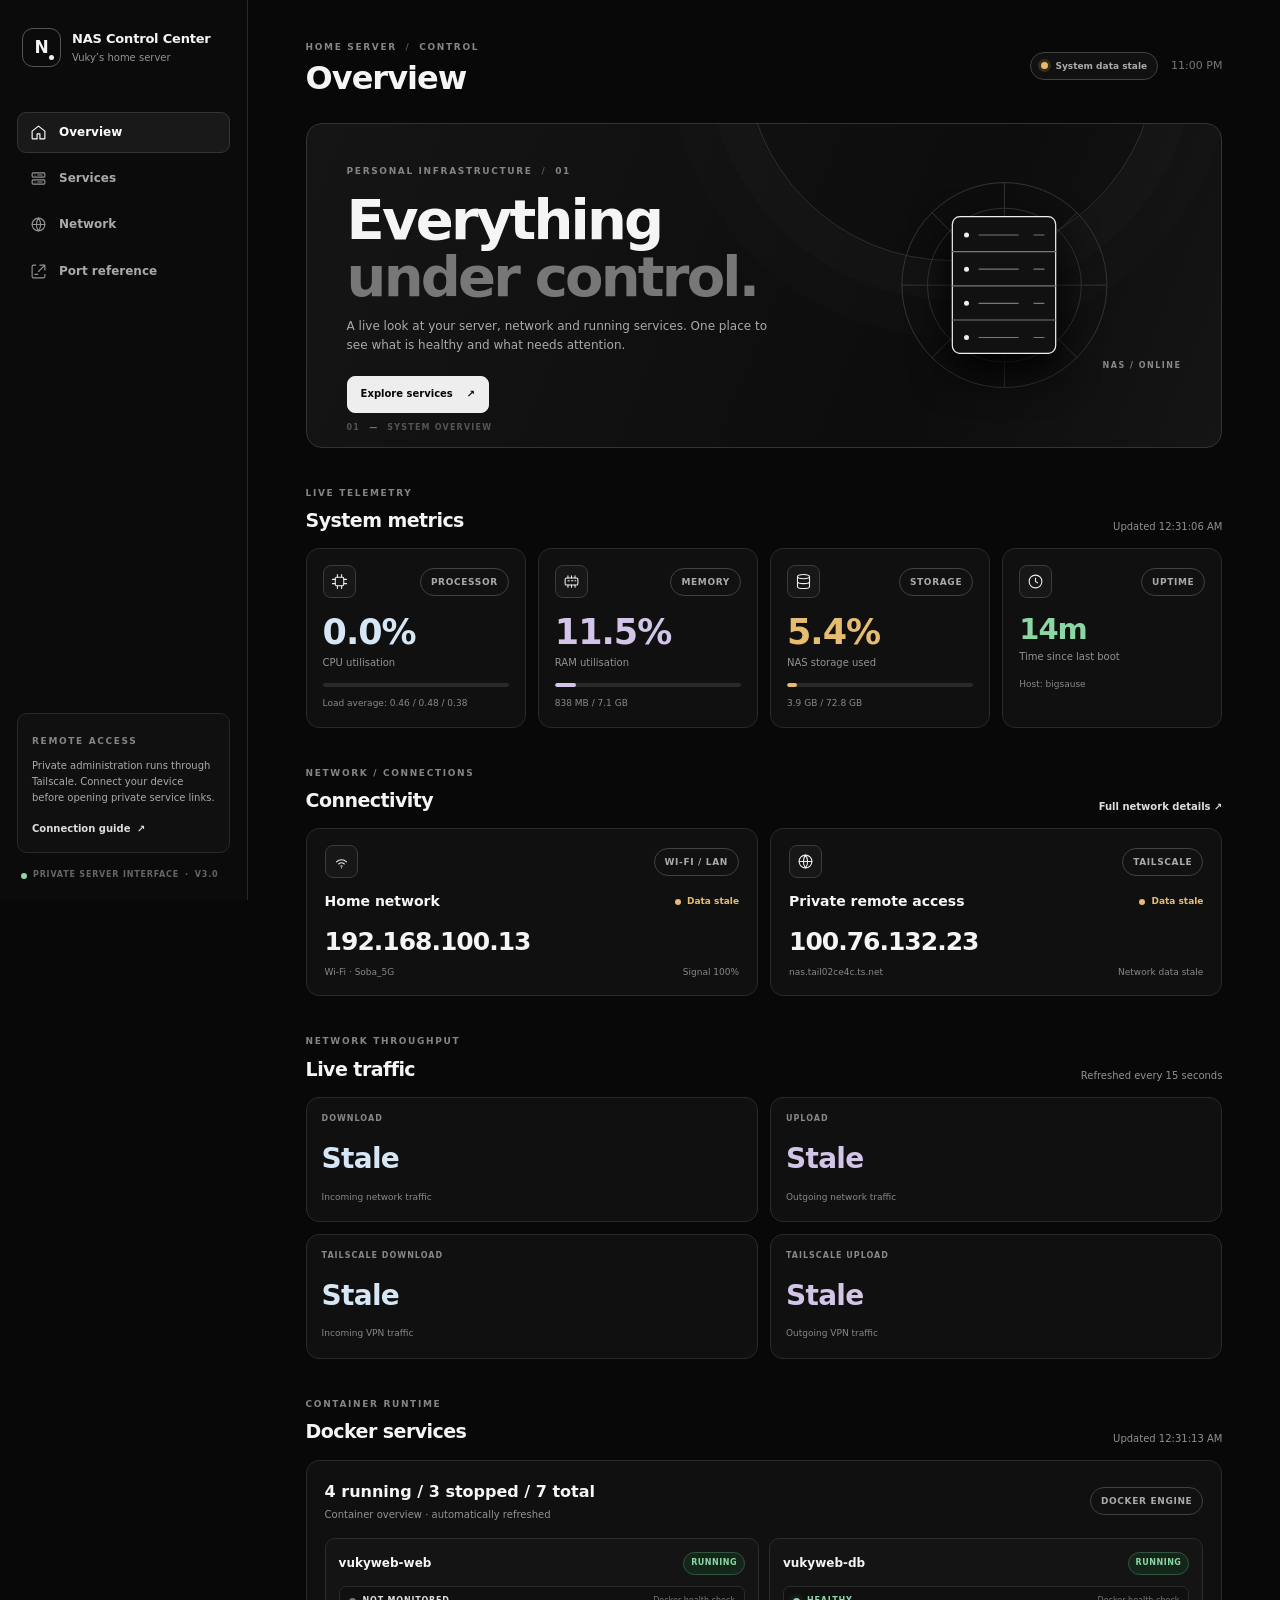
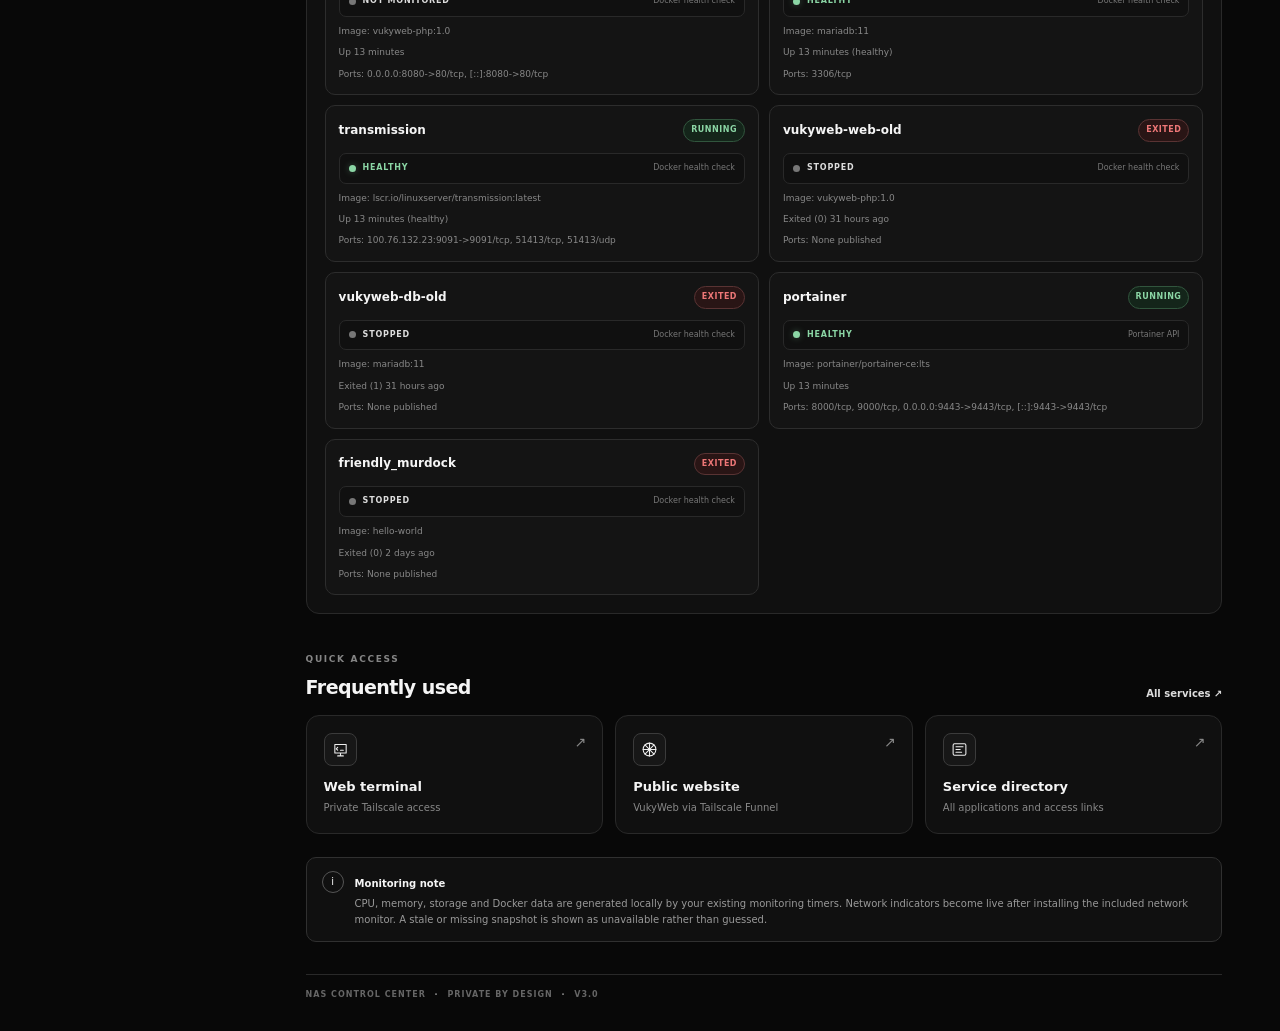
==== nas/index.html @ 9d8b4219 "Add files via upload" ====
<!doctype html>
<html lang="en">
<head>
  <meta charset="utf-8">
  <meta name="viewport" content="width=device-width,initial-scale=1">
  <meta name="theme-color" content="#080808">
  <meta name="description" content="Private home server overview, system telemetry and service access.">
  <title>Overview · NAS Control Center</title>
  <link rel="stylesheet" href="css/style.css">
  <script defer src="js/app.js"></script>
</head>
<body>
<div class="shell">
  <aside class="sidebar">
    <a class="brand" href="index.html"><span class="brand-mark">N<span></span></span><span>NAS Control Center<small>Vuky’s home server</small></span></a>
    <nav class="nav" aria-label="Main navigation">
      <a class="active" href="index.html" aria-current="page"><svg viewBox="0 0 24 24" aria-hidden="true"><path d="m3 10 9-7 9 7v10a1 1 0 0 1-1 1h-6v-7h-4v7H4a1 1 0 0 1-1-1z"/></svg>Overview</a>
      <a href="services.html"><svg viewBox="0 0 24 24" aria-hidden="true"><rect x="3" y="4" width="18" height="6" rx="1.5"/><rect x="3" y="14" width="18" height="6" rx="1.5"/><path d="M7 7h.01M7 17h.01M11 7h6M11 17h6"/></svg>Services</a>
      <a href="network.html"><svg viewBox="0 0 24 24" aria-hidden="true"><circle cx="12" cy="12" r="9"/><path d="M3 12h18M12 3a15 15 0 0 1 0 18M12 3a15 15 0 0 0 0 18"/></svg>Network</a>
      <a href="ports.html"><svg viewBox="0 0 24 24" aria-hidden="true"><path d="M8 3H5a2 2 0 0 0-2 2v14a2 2 0 0 0 2 2h14a2 2 0 0 0 2-2v-3M14 3h7v7M21 3l-9 9"/><path d="M7 16h4"/></svg>Port reference</a>
    </nav>
    <div class="sidebar-note"><span class="eyebrow">REMOTE ACCESS</span><p>Private administration runs through Tailscale. Connect your device before opening private service links.</p><a class="subtle-link" href="network.html">Connection guide <span>↗</span></a></div>
    <div class="sidebar-footer"><span class="live-dot"></span> PRIVATE SERVER INTERFACE <span>·</span> V3.0</div>
  </aside>

  <main class="main">
    <header class="topbar">
      <div><span class="eyebrow">HOME SERVER <span class="slash">/</span> CONTROL</span><h1>Overview</h1></div>
      <div class="topbar-right"><span class="status-pill" id="system-status"><i></i><span>Checking system</span></span><span class="clock" id="local-clock">--:--</span></div>
    </header>

    <section class="hero">
      <div class="hero-copy"><span class="eyebrow">PERSONAL INFRASTRUCTURE <span class="slash">/</span> 01</span><h2>Everything<br><span>under control.</span></h2><p>A live look at your server, network and running services. One place to see what is healthy and what needs attention.</p><a class="button button-primary" href="services.html">Explore services <span>↗</span></a></div>
      <div class="hero-graphic" aria-hidden="true">
        <svg class="hero-orbit" viewBox="0 0 360 260"><circle cx="180" cy="130" r="104"/><circle cx="180" cy="130" r="78"/><path d="M180 26v208M76 130h208M106 56l148 148M254 56 106 204"/></svg>
        <svg class="hero-server" viewBox="0 0 180 190"><rect x="28" y="13" width="124" height="164" rx="9"/><path d="M28 55h124M28 96h124M28 137h124"/><circle cx="45" cy="35" r="3"/><circle cx="45" cy="76" r="3"/><circle cx="45" cy="117" r="3"/><circle cx="45" cy="158" r="3"/><path d="M60 35h47M60 76h47M60 117h47M60 158h47"/><path d="M126 35h12M126 76h12M126 117h12M126 158h12"/></svg>
        <span class="graphic-label">NAS / ONLINE</span>
      </div>
      <div class="hero-index">01 <span>—</span> SYSTEM OVERVIEW</div>
    </section>

    <section class="section-heading"><div><span class="eyebrow">LIVE TELEMETRY</span><h2>System metrics</h2></div><span class="muted update-time" id="last-updated">Waiting for data…</span></section>
    <div class="grid metrics-grid">
      <article class="card metric-card metric-cpu"><div class="metric-head"><span class="metric-icon"><svg viewBox="0 0 24 24"><rect x="6" y="6" width="12" height="12" rx="2"/><path d="M9 2v4m6-4v4M9 18v4m6-4v4M2 9h4m-4 6h4m12-6h4m-4 6h4"/></svg></span><span class="tag">PROCESSOR</span></div><h3 id="cpu-value">--%</h3><p class="muted">CPU utilisation</p><div class="usage-track" role="progressbar" aria-label="CPU usage" aria-valuemin="0" aria-valuemax="100" aria-valuenow="0"><div id="cpu-bar" class="usage-fill"></div></div><small id="cpu-load">Load average: --</small></article>
      <article class="card metric-card metric-memory"><div class="metric-head"><span class="metric-icon"><svg viewBox="0 0 24 24"><rect x="3" y="7" width="18" height="10" rx="2"/><path d="M7 7V4m5 3V4m5 3V4M7 17v3m5-3v3m5-3v3M7 11h2m3 0h2m3 0h1"/></svg></span><span class="tag">MEMORY</span></div><h3 id="memory-value">--%</h3><p class="muted">RAM utilisation</p><div class="usage-track" role="progressbar" aria-label="RAM usage" aria-valuemin="0" aria-valuemax="100" aria-valuenow="0"><div id="memory-bar" class="usage-fill"></div></div><small id="memory-detail">-- / --</small></article>
      <article class="card metric-card metric-storage"><div class="metric-head"><span class="metric-icon"><svg viewBox="0 0 24 24"><ellipse cx="12" cy="5" rx="8.5" ry="3"/><path d="M3.5 5v14c0 1.7 3.8 3 8.5 3s8.5-1.3 8.5-3V5M3.5 12c0 1.7 3.8 3 8.5 3s8.5-1.3 8.5-3"/></svg></span><span class="tag">STORAGE</span></div><h3 id="disk-value">--%</h3><p class="muted">NAS storage used</p><div class="usage-track" role="progressbar" aria-label="Disk usage" aria-valuemin="0" aria-valuemax="100" aria-valuenow="0"><div id="disk-bar" class="usage-fill"></div></div><small id="disk-detail">-- / --</small></article>
      <article class="card metric-card metric-uptime"><div class="metric-head"><span class="metric-icon"><svg viewBox="0 0 24 24"><circle cx="12" cy="12" r="9"/><path d="M12 7v5l3 2"/></svg></span><span class="tag">UPTIME</span></div><h3 id="uptime-value">--</h3><p class="muted">Time since last boot</p><small id="hostname-value">Host: --</small></article>
    </div>

    <section class="section-heading"><div><span class="eyebrow">NETWORK / CONNECTIONS</span><h2>Connectivity</h2></div><a class="text-link" href="network.html">Full network details ↗</a></section>
    <div class="grid network-overview">
      <article class="card network-status-card"><div class="network-card-head"><span class="icon-tile"><svg viewBox="0 0 24 24"><path d="M5 12.5a10 10 0 0 1 14 0M8 15.5a6 6 0 0 1 8 0M11 18.5a2 2 0 0 1 2 0"/><path d="M12 21h.01"/></svg></span><span class="tag">WI-FI / LAN</span></div><div class="network-card-title"><h3>Home network</h3><span class="mini-status" id="lan-status">Awaiting data</span></div><div class="network-address" id="lan-address">192.168.100.13</div><div class="network-meta"><span id="wifi-name">Wi-Fi · Soba_5G</span><span id="wifi-signal">Signal --</span></div></article>
      <article class="card network-status-card"><div class="network-card-head"><span class="icon-tile"><svg viewBox="0 0 24 24"><circle cx="12" cy="12" r="9"/><path d="M3 12h18M12 3a15 15 0 0 1 0 18M12 3a15 15 0 0 0 0 18"/></svg></span><span class="tag">TAILSCALE</span></div><div class="network-card-title"><h3>Private remote access</h3><span class="mini-status" id="tailscale-status">Awaiting data</span></div><div class="network-address">100.76.132.23</div><div class="network-meta"><span>nas.tail02ce4c.ts.net</span><span id="internet-status">Internet --</span></div></article>
    </div>

    <section class="section-heading"><div><span class="eyebrow">NETWORK THROUGHPUT</span><h2>Live traffic</h2></div><span class="muted update-time">Refreshed every 15 seconds</span></section>
    <div class="grid two">
      <article class="card health-card speed-card speed-download"><span class="health-label">DOWNLOAD</span><strong id="download-speed-value">--</strong><small>Incoming network traffic</small></article>
      <article class="card health-card speed-card speed-upload"><span class="health-label">UPLOAD</span><strong id="upload-speed-value">--</strong><small>Outgoing network traffic</small></article>
      <article class="card health-card speed-card speed-download"><span class="health-label">TAILSCALE DOWNLOAD</span><strong id="tailscale-download-speed-value">--</strong><small>Incoming VPN traffic</small></article>
      <article class="card health-card speed-card speed-upload"><span class="health-label">TAILSCALE UPLOAD</span><strong id="tailscale-upload-speed-value">--</strong><small>Outgoing VPN traffic</small></article>
    </div>

    <section class="section-heading"><div><span class="eyebrow">CONTAINER RUNTIME</span><h2>Docker services</h2></div><span class="muted update-time" id="docker-updated">Waiting for data…</span></section>
    <section class="card docker-panel"><div class="docker-summary"><div><h3 id="docker-summary">Loading containers…</h3><p class="muted">Container overview · automatically refreshed</p></div><span class="tag">DOCKER ENGINE</span></div><div id="docker-container-list" class="docker-container-list" aria-live="polite"><p class="muted">Loading container status…</p></div></section>

    <section class="section-heading"><div><span class="eyebrow">QUICK ACCESS</span><h2>Frequently used</h2></div><a class="text-link" href="services.html">All services ↗</a></section>
    <div class="grid three">
      <a class="service-card" href="https://nas.tail02ce4c.ts.net:8443" target="_blank" rel="noopener noreferrer"><span class="service-icon"><svg viewBox="0 0 24 24"><path d="M4 5h16v12H4zM8 21h8M12 17v4M8 9l-2 2 2 2m4 0h4"/></svg></span><span class="card-arrow">↗</span><h3>Web terminal</h3><p>Private Tailscale access</p></a>
      <a class="service-card" href="https://nas.tail02ce4c.ts.net" target="_blank" rel="noopener noreferrer"><span class="service-icon"><svg viewBox="0 0 24 24"><path d="M3 12h18M12 3v18M5.6 5.6l12.8 12.8m0-12.8L5.6 18.4"/><circle cx="12" cy="12" r="9"/></svg></span><span class="card-arrow">↗</span><h3>Public website</h3><p>VukyWeb via Tailscale Funnel</p></a>
      <a class="service-card" href="services.html"><span class="service-icon"><svg viewBox="0 0 24 24"><rect x="3" y="4" width="18" height="16" rx="2"/><path d="M7 8h10M7 12h6M7 16h8"/></svg></span><span class="card-arrow">↗</span><h3>Service directory</h3><p>All applications and access links</p></a>
    </div>
    <div class="notice"><span class="notice-icon">i</span><div><strong>Monitoring note</strong><p>CPU, memory, storage and Docker data are generated locally by your existing monitoring timers. Network indicators become live after installing the included network monitor. A stale or missing snapshot is shown as unavailable rather than guessed.</p></div></div>
    <footer>NAS CONTROL CENTER <span>·</span> PRIVATE BY DESIGN <span>·</span> V3.0</footer>
  </main>
</div>
</body>
</html>
---- nas/css/style.css ----
:root{color-scheme:dark;--bg:#080808;--panel:#101010;--panel2:#151515;--text:#f5f5f5;--muted:#929292;--line:#292929;--line2:#414141;--green:#8bd6a5;--amber:#e6bd70;--red:#ee7777;--blue:#d7e6f5;--purple:#d2c5e8;--radius:13px}*{box-sizing:border-box}html{scroll-behavior:smooth;scrollbar-color:#444 #080808}body{margin:0;min-width:320px;background:var(--bg);color:var(--text);font:14px/1.6 Inter,ui-sans-serif,system-ui,-apple-system,"Segoe UI",sans-serif;-webkit-font-smoothing:antialiased}a{color:inherit;text-decoration:none}button{font:inherit}a:focus-visible,button:focus-visible{outline:2px solid #fff;outline-offset:3px}::selection{background:#eee;color:#080808}.shell{min-height:100vh;display:grid;grid-template-columns:248px minmax(0,1fr)}.sidebar{position:sticky;top:0;height:100vh;padding:25px 17px 18px;background:#0b0b0b;border-right:1px solid var(--line);display:flex;flex-direction:column}.brand{display:flex;align-items:center;gap:11px;padding:3px 5px;font-size:13px;font-weight:760;letter-spacing:-.2px}.brand-mark{position:relative;display:grid;place-items:center;width:39px;height:39px;border:1px solid #555;border-radius:11px;font-size:17px}.brand-mark span{position:absolute;right:6px;bottom:6px;width:5px;height:5px;border-radius:50%;background:#eee}.brand small{display:block;color:var(--muted);font-size:10px;font-weight:450;letter-spacing:0}.nav{display:grid;gap:5px;margin-top:42px}.nav a{display:flex;align-items:center;gap:12px;padding:10px 12px;border:1px solid transparent;border-radius:9px;color:#aaa;font-size:12px;font-weight:650;transition:background .18s,color .18s}.nav a svg{width:17px;height:17px;flex:0 0 17px;fill:none;stroke:#929292;stroke-width:1.6;stroke-linecap:round;stroke-linejoin:round}.nav a:hover{background:#171717;color:#fff}.nav a.active{background:#191919;border-color:#343434;color:#fff}.nav a.active svg{stroke:#fff}.sidebar-note{margin-top:auto;padding:14px;border:1px solid var(--line);border-radius:10px;background:#101010}.eyebrow{color:#858585;font-size:9px;font-weight:800;letter-spacing:1.65px}.sidebar-note p{margin:7px 0 10px;color:#aaa;font-size:10px}.subtle-link,.text-link{font-size:10px;font-weight:750;color:#ddd}.subtle-link span{padding-left:3px}.sidebar-footer{display:flex;align-items:center;gap:6px;margin:16px 4px 0;color:#666;font-size:8px;font-weight:800;letter-spacing:.8px}.live-dot{width:6px;height:6px;border-radius:50%;background:#8bd6a5}.main{width:100%;max-width:1480px;min-width:0;margin:auto;padding:34px clamp(18px,4.5vw,64px) 25px}.topbar{display:flex;align-items:center;justify-content:space-between;gap:16px;margin-bottom:25px}.topbar h1{margin:3px 0 0;font-size:clamp(25px,3vw,32px);line-height:1.2;letter-spacing:-1px}.topbar-right{display:flex;align-items:center;gap:13px}.clock{color:#777;font-size:11px;font-variant-numeric:tabular-nums}.slash{padding:0 4px;color:#555}.status-pill,.tag{display:inline-flex;align-items:center;gap:8px;padding:6px 10px;border:1px solid var(--line2);border-radius:99px;background:#111;color:#aaa;font-size:9px;font-weight:800;letter-spacing:.65px;white-space:nowrap}.status-pill{letter-spacing:0}.status-pill i{width:7px;height:7px;border-radius:50%;background:#888}.status-pill.good i{background:var(--green);box-shadow:0 0 0 3px #173322}.status-pill.stale i{background:var(--amber);box-shadow:0 0 0 3px #382d17}.status-pill.error i{background:var(--red);box-shadow:0 0 0 3px #3b1e1e}.hero{position:relative;isolation:isolate;display:grid;grid-template-columns:1.15fr .85fr;align-items:center;min-height:280px;overflow:hidden;padding:34px 40px;border:1px solid #343434;border-radius:16px;background:linear-gradient(112deg,#151515,#0d0d0d 68%,#151515)}.hero:after{content:"";position:absolute;z-index:-1;right:7%;top:-85%;width:410px;height:410px;border:1px solid #303030;border-radius:50%;box-shadow:0 0 0 38px #ffffff03,0 0 0 76px #ffffff02}.hero h2{margin:12px 0;font-size:clamp(36px,5vw,56px);line-height:1.01;letter-spacing:-2.8px}.hero h2 span{color:#777}.hero p{max-width:430px;margin:0 0 20px;color:#aaa;font-size:12px}.button{display:inline-flex;align-items:center;justify-content:center;gap:14px;min-height:37px;padding:8px 13px;border:1px solid var(--line2);border-radius:8px;font-size:10px;font-weight:750;cursor:pointer}.button-primary{background:#eee;color:#080808;border-color:#eee}.button-primary:hover{background:#fff}.button-light{background:#1b1b1b;color:#eee}.hero-graphic{position:relative;display:grid;place-items:center;min-height:205px}.hero-orbit{position:absolute;width:min(100%,360px);height:auto;fill:none;stroke:#363636;stroke-width:1}.hero-server{position:relative;width:150px;height:160px;fill:#111;stroke:#eee;stroke-width:1.45;stroke-linecap:round;stroke-linejoin:round;filter:drop-shadow(0 18px 20px #000)}.hero-server circle{fill:#eee;stroke:none}.hero-server path{stroke:#777}.graphic-label{position:absolute;right:0;bottom:15px;color:#888;font-size:8px;font-weight:800;letter-spacing:1.5px}.hero-index{position:absolute;left:40px;bottom:12px;color:#555;font-size:8px;font-weight:800;letter-spacing:1.2px}.hero-index span{padding:0 5px;color:#777}.section-heading{display:flex;align-items:end;justify-content:space-between;gap:14px;margin:32px 0 13px}.section-heading h2{margin:3px 0 0;font-size:19px;letter-spacing:-.55px}.muted{color:var(--muted)}.update-time{font-size:10px;text-align:right}.grid{display:grid;gap:12px}.metrics-grid{grid-template-columns:repeat(4,minmax(0,1fr))}.grid.two{grid-template-columns:repeat(2,minmax(0,1fr))}.grid.three{grid-template-columns:repeat(3,minmax(0,1fr))}.grid.four{grid-template-columns:repeat(4,minmax(0,1fr))}.card,.service-card{min-width:0;border:1px solid var(--line);border-radius:var(--radius);background:var(--panel)}.metric-card{padding:16px}.metric-head,.card-top{display:flex;align-items:center;justify-content:space-between;gap:9px}.metric-icon,.icon-tile,.service-icon{display:grid;place-items:center;width:33px;height:33px;border:1px solid #3b3b3b;border-radius:8px;background:#171717;color:#eee}.metric-icon svg,.icon-tile svg,.service-icon svg{width:17px;height:17px;fill:none;stroke:currentColor;stroke-width:1.5;stroke-linecap:round;stroke-linejoin:round}.metric-card h3{margin:16px 0 0;font-size:clamp(26px,3vw,35px);line-height:1.05;letter-spacing:-1px;font-variant-numeric:tabular-nums}.metric-card p{margin:4px 0 12px;font-size:10px}.metric-card small{display:block;margin-top:9px;color:#888;font-size:9px;overflow-wrap:anywhere}.metric-cpu h3{color:var(--blue)}.metric-memory h3{color:var(--purple)}.metric-storage h3{color:var(--amber)}.metric-uptime h3{color:var(--green);font-size:clamp(21px,2.5vw,29px)}.usage-track{height:4px;overflow:hidden;border-radius:99px;background:#292929}.usage-fill{width:0;height:100%;border-radius:inherit;background:#d7e6f5;transition:width .4s}.metric-memory .usage-fill{background:#d2c5e8}.metric-storage .usage-fill{background:#e6bd70}.network-overview{grid-template-columns:repeat(2,minmax(0,1fr))}.network-status-card{padding:16px 18px}.network-card-head,.network-card-title{display:flex;align-items:center;justify-content:space-between;gap:10px}.network-card-title{margin:12px 0 2px}.network-card-title h3{margin:0;font-size:14px}.mini-status{display:inline-flex;align-items:center;gap:6px;color:#888;font-size:9px;font-weight:750}.mini-status:before{content:"";width:6px;height:6px;border-radius:50%;background:#777}.mini-status.good{color:var(--green)}.mini-status.good:before{background:var(--green)}.mini-status.warn{color:var(--amber)}.mini-status.warn:before{background:var(--amber)}.mini-status.bad{color:var(--red)}.mini-status.bad:before{background:var(--red)}.network-address{margin:9px 0 3px;font-size:25px;font-weight:800;letter-spacing:-1px;font-variant-numeric:tabular-nums}.network-meta{display:flex;flex-wrap:wrap;justify-content:space-between;gap:6px;color:#888;font-size:9px}.docker-panel{padding:18px}.docker-summary{display:flex;align-items:center;justify-content:space-between;gap:12px;margin-bottom:15px}.docker-summary h3{margin:0;font-size:16px}.docker-summary p{margin:3px 0 0;font-size:10px}.docker-container-list{display:grid;grid-template-columns:repeat(2,minmax(0,1fr));gap:10px}.docker-container{min-width:0;padding:13px;border:1px solid #2d2d2d;border-radius:10px;background:#141414}.docker-container-header{display:flex;align-items:center;justify-content:space-between;gap:9px}.docker-container h4{margin:0;font-size:12px;overflow-wrap:anywhere}.docker-container p{margin:7px 0 0;color:#888;font-size:9px;overflow-wrap:anywhere}.docker-state{padding:4px 7px;border:1px solid transparent;border-radius:99px;font-size:8px;font-weight:850;letter-spacing:.5px}.docker-state.running{color:var(--green);border-color:#31553d;background:#14251a}.docker-state.stopped{color:var(--red);border-color:#593333;background:#291515}.connection-card,.network-card,.access-card{padding:19px}.connection-card h3{margin:13px 0 3px;font-size:16px}.connection-card>p,.network-card p,.access-card>p{font-size:10px}.address-row,.command-row{display:flex;align-items:center;justify-content:space-between;gap:9px;min-width:0;padding:9px 10px;border:1px solid #333;border-radius:8px;background:#161616}.address-row code,.command-row code{min-width:0;color:#ddd;font-size:10px;overflow-wrap:anywhere}.copy{flex:0 0 auto;padding:5px 9px;border:1px solid #454545;border-radius:6px;background:#222;color:#ddd;font-size:9px;font-weight:750;cursor:pointer}.copy:hover{border-color:#777;background:#292929}.copy:disabled{opacity:.7;cursor:default}.mini-links{display:flex;flex-wrap:wrap;gap:13px;margin-top:12px}.mini-links a{color:#aaa;font-size:10px;font-weight:700}.mini-links a:hover,.text-link:hover,.subtle-link:hover{color:#fff;text-decoration:underline}.service-card{position:relative;padding:17px;transition:transform .18s,border-color .18s}.service-card:hover{transform:translateY(-2px);border-color:#555;background:#171717}.service-card h3{margin:11px 0 2px;font-size:13px}.service-card p{margin:0;color:#888;font-size:10px}.card-arrow{position:absolute;top:15px;right:16px;color:#888}.notice{display:flex;gap:11px;margin-top:23px;padding:13px 15px;border:1px solid #303030;border-radius:10px;background:#101010}.notice-icon{display:grid;place-items:center;flex:0 0 22px;width:22px;height:22px;border:1px solid #555;border-radius:50%;font-size:10px}.notice strong{font-size:10px}.notice p{margin:3px 0 0;color:#999;font-size:10px}.page-intro{max-width:760px;margin:-9px 0 22px;color:#aaa;font-size:12px}.service-list{display:grid;gap:11px}.service-detail{padding:18px 19px}.detail-heading{display:flex;align-items:center;gap:11px;min-width:0}.detail-heading>div{flex:1;min-width:0}.detail-heading h2{margin:0;font-size:15px}.detail-heading p{margin:2px 0 0;font-size:10px}.service-detail>p{margin:12px 0;color:#aaa;font-size:11px}.link-pair{display:grid;grid-template-columns:repeat(2,minmax(0,1fr));gap:12px;padding-top:12px;border-top:1px solid var(--line)}.link-pair.single{grid-template-columns:1fr}.link-pair label{display:block;margin-bottom:4px;color:#777;font-size:8px;font-weight:850;letter-spacing:1px}.link-pair a{color:#d0d0d0;font-size:10px;overflow-wrap:anywhere}.link-pair a:hover{color:#fff;text-decoration:underline}.hint{display:block;margin-top:10px;color:#777;font-size:9px}.command-row{margin-top:8px}.network-card h2{margin:14px 0 3px;font-size:18px}.big-address{margin:17px 0 11px;font-size:clamp(21px,3vw,29px);font-weight:800;letter-spacing:-1px;font-variant-numeric:tabular-nums}.clean-list,.bullet-list{padding-left:18px;color:#aaa;font-size:11px}.clean-list li,.bullet-list li{margin:8px 0}.clean-list code,.bullet-list code{padding:2px 5px;border:1px solid #333;border-radius:4px;background:#191919;color:#ddd;font-size:10px;overflow-wrap:anywhere}.content-card{margin-top:13px;padding:18px 20px}.content-card h2{margin:4px 0 8px;font-size:15px}.content-card p{font-size:11px}.bullet-list{line-height:1.8}.table-card{overflow:hidden;padding:5px 14px}.table-wrap{overflow-x:auto;overscroll-behavior-x:contain}table{width:100%;min-width:630px;border-collapse:collapse;text-align:left}th{padding:12px 10px;border-bottom:1px solid #3b3b3b;color:#888;font-size:8px;letter-spacing:1px}td{padding:11px 10px;border-bottom:1px solid #252525;color:#aaa;font-size:10px}tr:last-child td{border:0}td strong{color:#eee;font-size:11px}td code{padding:2px 4px;border-radius:4px;background:#1b1b1b;color:#ddd;font-size:9px}.network-hero{display:flex;align-items:center;justify-content:space-between;gap:20px;padding:21px 23px}.network-hero h2{margin:5px 0;font-size:20px;letter-spacing:-.5px}.network-hero p{margin:0;font-size:10px}.network-hero-status{text-align:right}.network-hero-status strong{display:block;margin:5px 0 0;font-size:22px;font-variant-numeric:tabular-nums}.network-hero-status small{color:#888;font-size:9px}.network-health-grid{grid-template-columns:repeat(4,minmax(0,1fr))}.health-card{padding:15px}.health-label{display:block;color:#888;font-size:8px;font-weight:850;letter-spacing:1px}.health-card strong{display:block;margin:11px 0 2px;font-size:19px;letter-spacing:-.4px}.health-card small{color:#888;font-size:9px;overflow-wrap:anywhere}.access-heading{display:flex;align-items:center;justify-content:space-between}.access-card h3{margin:13px 0 2px;font-size:16px}.endpoint-card{padding:17px}.endpoint-card h3{margin:12px 0 3px;font-size:15px}.endpoint-card p{min-height:34px;font-size:10px}.endpoint-url{display:inline-block;margin-top:8px;color:#eee;font-size:10px;font-weight:750;overflow-wrap:anywhere}.endpoint-url:hover{text-decoration:underline}.topology{display:flex;align-items:center;justify-content:center;gap:12px;margin:21px 0;padding:17px 10px;border:1px solid #292929;border-radius:10px;background:#0d0d0d}.topology-node{display:grid;justify-items:center;gap:5px;min-width:0;text-align:center}.topology-icon{display:grid;place-items:center;width:36px;height:36px;border:1px solid #414141;border-radius:9px;color:#eee}.topology-icon svg{width:18px;height:18px;fill:none;stroke:currentColor;stroke-width:1.5;stroke-linecap:round;stroke-linejoin:round}.topology-node strong{font-size:10px}.topology-node small{color:#888;font-size:8px}.topology-line{width:clamp(18px,5vw,70px);height:1px;background:#555}footer{margin-top:32px;padding:14px 0 4px;border-top:1px solid var(--line);color:#666;font-size:8px;font-weight:800;letter-spacing:1px}footer span{padding:0 5px;color:#999}@media(max-width:1100px){.shell{grid-template-columns:215px minmax(0,1fr)}.main{padding-inline:26px}.metrics-grid,.network-health-grid{grid-template-columns:repeat(2,minmax(0,1fr))}}@media(max-width:760px){.shell{display:block}.sidebar{position:relative;height:auto;padding:12px 15px 9px;border-right:0;border-bottom:1px solid var(--line)}.brand-mark{width:34px;height:34px}.nav{display:flex;gap:5px;margin-top:11px;overflow-x:auto;padding-bottom:3px}.nav a{flex:0 0 auto;gap:7px;padding:8px 10px;font-size:10px}.nav a svg{width:15px;height:15px;flex-basis:15px}.sidebar-note,.sidebar-footer{display:none}.main{padding:22px 16px}.hero{grid-template-columns:minmax(0,1fr) 140px;min-height:235px;padding:24px 21px}.hero-graphic{min-height:150px}.hero-server{width:120px}.section-heading{margin-top:27px}.grid.three{grid-template-columns:repeat(2,minmax(0,1fr))}}@media(max-width:520px){.main{padding:19px 12px}.topbar h1{font-size:25px}.topbar-right{gap:7px}.clock{display:none}.status-pill{padding:5px 8px;font-size:8px}.hero{grid-template-columns:1fr;min-height:0;padding:22px 18px 27px}.hero h2{font-size:38px}.hero-graphic{position:absolute;right:-8px;bottom:-7px;width:115px;min-height:130px;opacity:.22}.hero-server{width:100px}.hero p{max-width:260px}.hero-index{left:18px}.section-heading{align-items:flex-start}.section-heading h2{font-size:17px}.update-time{max-width:130px;font-size:9px}.metrics-grid,.grid.two,.grid.three,.grid.four,.docker-container-list,.network-overview,.network-health-grid{grid-template-columns:1fr}.metric-card{padding:14px}.metric-card h3{margin-top:12px;font-size:29px}.metric-uptime h3{font-size:25px}.docker-panel,.connection-card,.network-card,.access-card{padding:14px}.docker-summary .tag{display:none}.link-pair{grid-template-columns:1fr;gap:9px}.service-detail{padding:15px}.detail-heading .tag{max-width:120px;white-space:normal;text-align:center}.table-card{padding-inline:7px}.notice{padding:11px}.network-hero{align-items:flex-start;flex-direction:column}.network-hero-status{text-align:left}.topology{gap:6px;padding:13px 5px}.topology-line{width:15px}.topology-node small{font-size:7px}}@media(prefers-reduced-motion:reduce){*,*::before,*::after{scroll-behavior:auto!important;transition-duration:.01ms!important}}
.health-card strong.good{color:var(--green)}.health-card strong.warn{color:var(--amber)}.health-card strong.bad{color:var(--red)}.network-hero-status .mini-status{justify-content:flex-end}

.speed-card strong {
  font-variant-numeric: tabular-nums;
  font-size: clamp(22px, 3vw, 28px);
  letter-spacing: -.7px;
}
.speed-download strong { color: var(--blue); }
.speed-upload strong { color: var(--purple); }

/* Docker container health indicators */
.docker-health-row {
  display: flex;
  align-items: center;
  flex-wrap: wrap;
  gap: 7px;
  margin-top: 11px;
  padding: 8px 9px;
  border: 1px solid #292929;
  border-radius: 7px;
  background: #101010;
}

.docker-health-indicator {
  width: 7px;
  height: 7px;
  flex: 0 0 7px;
  border-radius: 50%;
  background: #777;
}

.docker-health-indicator.healthy {
  background: var(--green);
  box-shadow: 0 0 7px #8bd6a555;
}

.docker-health-indicator.unhealthy {
  background: var(--red);
  box-shadow: 0 0 7px #ee777755;
}

.docker-health-indicator.unknown {
  background: #777;
}

.docker-health-row strong {
  color: #ddd;
  font-size: 8px;
  font-weight: 850;
  letter-spacing: .8px;
}

.docker-health-indicator.healthy + strong {
  color: var(--green);
}

.docker-health-indicator.unhealthy + strong {
  color: var(--red);
}

.docker-health-source {
  margin-left: auto;
  color: #777;
  font-size: 8px;
}

@media(max-width:520px) {
  .docker-health-row {
    gap: 6px;
  }

  .docker-health-source {
    font-size: 7px;
  }
}
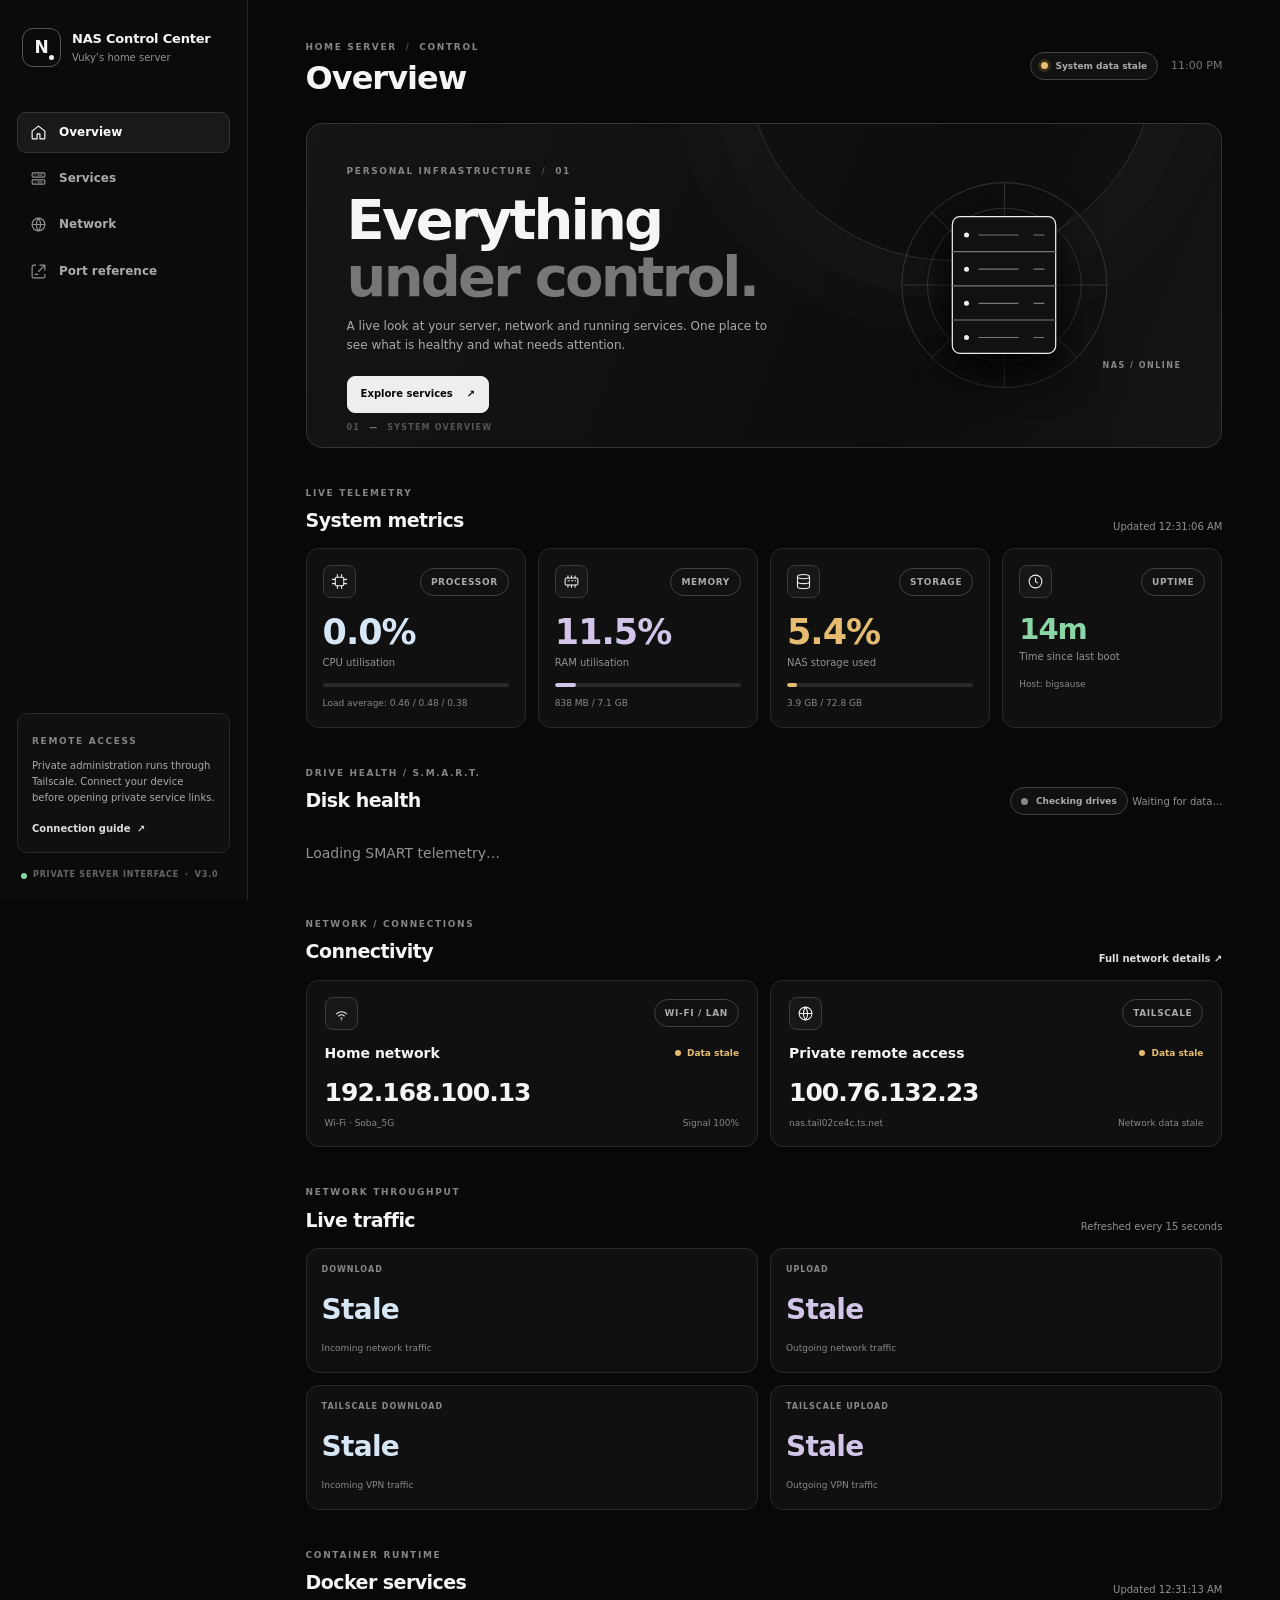
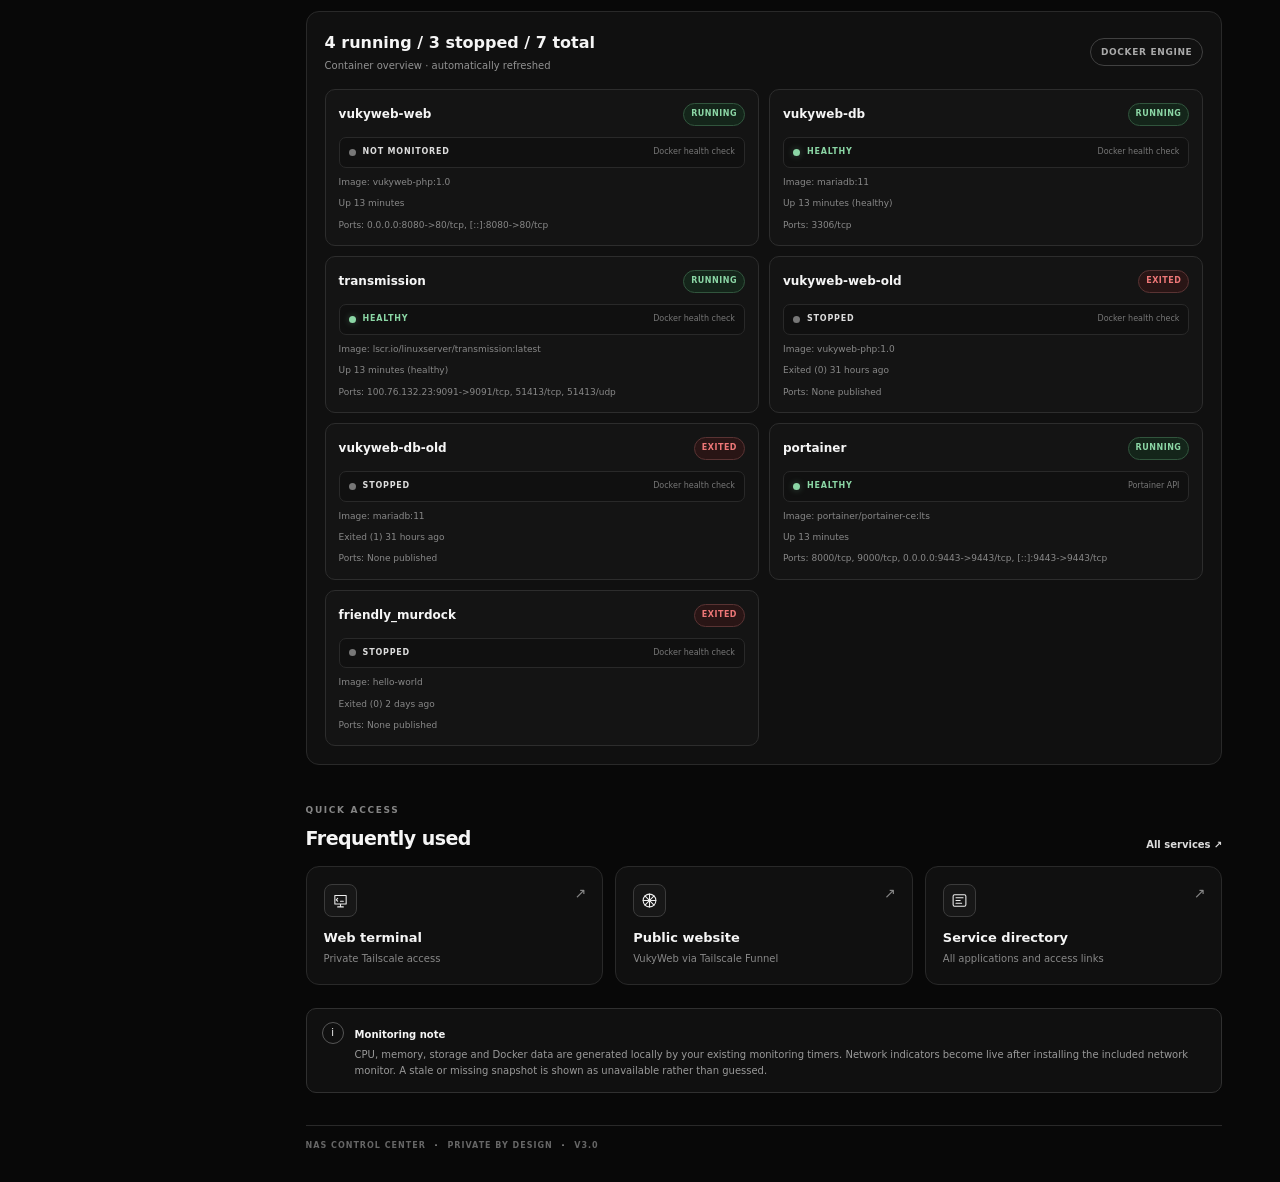
==== commit 839bb5e7: "Add SMART disk health section to dashboard" ====
--- a/nas/index.html
+++ b/nas/index.html
@@ -47,6 +47,17 @@
       <article class="card metric-card metric-uptime"><div class="metric-head"><span class="metric-icon"><svg viewBox="0 0 24 24"><circle cx="12" cy="12" r="9"/><path d="M12 7v5l3 2"/></svg></span><span class="tag">UPTIME</span></div><h3 id="uptime-value">--</h3><p class="muted">Time since last boot</p><small id="hostname-value">Host: --</small></article>
     </div>
 
+    <section class="section-heading smart-section-heading">
+      <div><span class="eyebrow">DRIVE HEALTH / S.M.A.R.T.</span><h2>Disk health</h2></div>
+      <div class="smart-heading-meta">
+        <span class="status-pill" id="smart-overall-status"><i></i><span>Checking drives</span></span>
+        <span class="muted update-time" id="smart-updated">Waiting for data…</span>
+      </div>
+    </section>
+    <div class="grid smart-drive-grid" id="smart-drive-grid" aria-live="polite">
+      <p class="muted">Loading SMART telemetry…</p>
+    </div>
+
     <section class="section-heading"><div><span class="eyebrow">NETWORK / CONNECTIONS</span><h2>Connectivity</h2></div><a class="text-link" href="network.html">Full network details ↗</a></section>
     <div class="grid network-overview">
       <article class="card network-status-card"><div class="network-card-head"><span class="icon-tile"><svg viewBox="0 0 24 24"><path d="M5 12.5a10 10 0 0 1 14 0M8 15.5a6 6 0 0 1 8 0M11 18.5a2 2 0 0 1 2 0"/><path d="M12 21h.01"/></svg></span><span class="tag">WI-FI / LAN</span></div><div class="network-card-title"><h3>Home network</h3><span class="mini-status" id="lan-status">Awaiting data</span></div><div class="network-address" id="lan-address">192.168.100.13</div><div class="network-meta"><span id="wifi-name">Wi-Fi · Soba_5G</span><span id="wifi-signal">Signal --</span></div></article>
